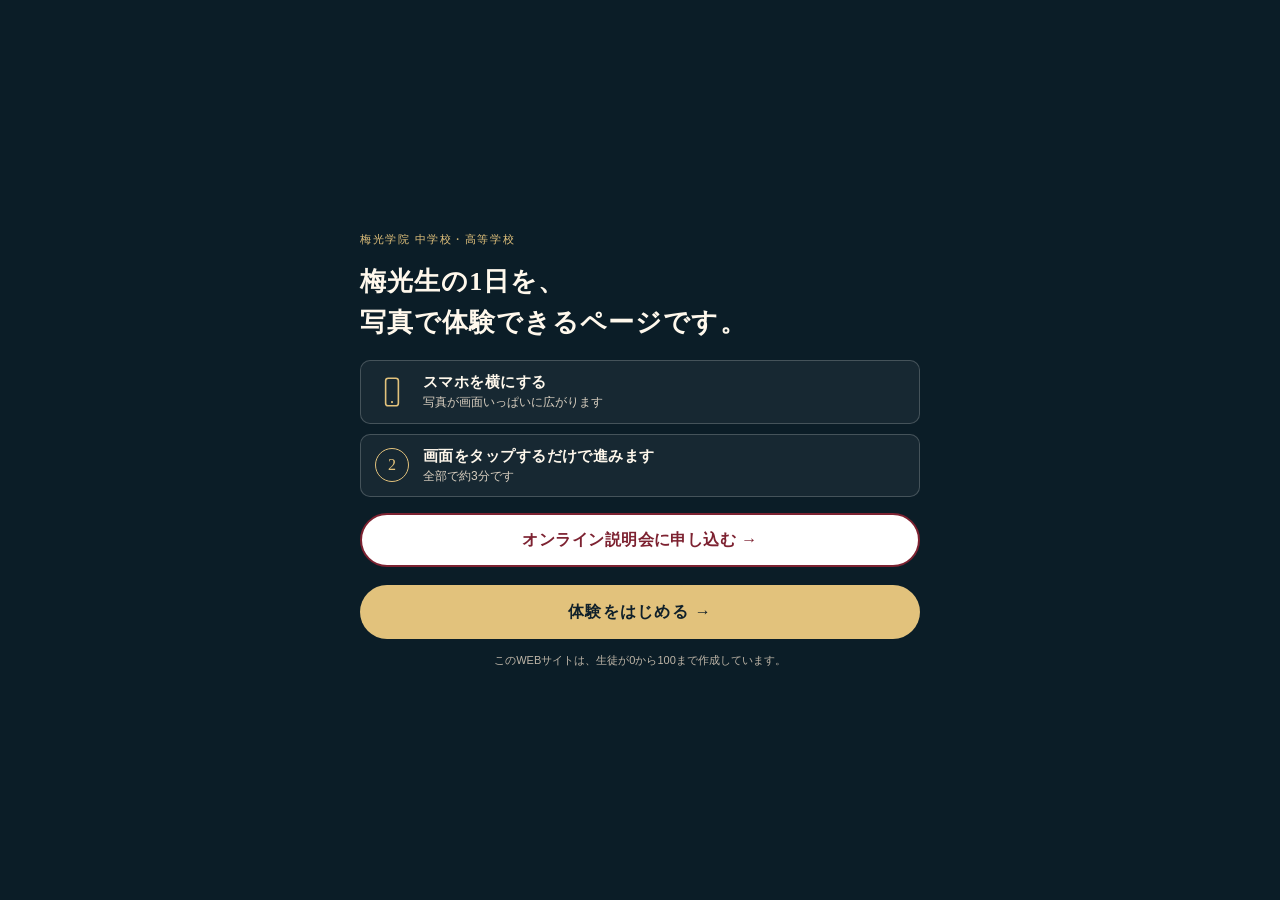
==== b/index.html @ 286391f0 "Merge published updates and refresh asset cache versions" ====
<!doctype html><html lang="ja"><head><meta charset="utf-8"><base href="../"><meta name="viewport" content="width=device-width,initial-scale=1"><meta name="robots" content="noindex,nofollow"><meta name="theme-color" content="#182823"><title>【B案】もし、梅光を選んだら。｜梅光の一日・ローカル試作</title><link rel="preload" as="image" href="assets/morning-home.webp"><link rel="preload" as="image" href="assets/sea-view.webp"><link rel="stylesheet" href="styles.css?v=1027a"><script>window.BAIKO_BGM='assets/after-opening-b.mp3'</script><script src="config.js?v=1027a" defer></script><script src="app.js?v=1027a" defer></script><link rel="stylesheet" href="opening-b.css?v=1017e"><script src="opening-b.js?v=1027a" defer></script></head><body><div id="guide" role="dialog" aria-modal="true" aria-labelledby="guide-title"><div class="gd-card"><p class="gd-school">梅光学院 中学校・高等学校</p><h2 id="guide-title">梅光生の1日を、<br>写真で体験できるページです。</h2><ol class="gd-steps"><li><svg class="gd-phone" viewBox="0 0 64 64" aria-hidden="true"><rect x="20" y="6" width="24" height="52" rx="5" fill="none" stroke="currentColor" stroke-width="3"/><circle cx="32" cy="51" r="2" fill="currentColor"/></svg><span><b>スマホを横にする</b><small>写真が画面いっぱいに広がります</small></span></li><li><span class="gd-num" aria-hidden="true">2</span><span><b>画面をタップするだけで進みます</b><small>全部で約3分です</small></span></li></ol><button type="button" id="guide-online">オンライン説明会に申し込む <span aria-hidden="true">→</span></button><button type="button" id="guide-start">体験をはじめる <span aria-hidden="true">→</span></button><button type="button" id="guide-portrait">横にせず、縦のままはじめる</button><p class="gd-made">このWEBサイトは、生徒が0から100まで作成しています。</p></div></div><script>(function(){var g=document.getElementById('guide');try{if(sessionStorage.getItem('baiko-guide-ok'))g.hidden=true;}catch(e){}function close(){g.hidden=true;try{sessionStorage.setItem('baiko-guide-ok','1');}catch(e){}}document.getElementById('guide-online').addEventListener('click',function(){close();document.getElementById('online-shortcut').click();});document.getElementById('guide-start').addEventListener('click',close);document.getElementById('guide-portrait').addEventListener('click',close);})();</script><section id="opening" class="ob" role="region" aria-label="スクロールで進むオープニング" tabindex="-1" hidden>
<div class="ob-sticky">
<div class="ob-world" aria-hidden="true"></div><div class="ob-rays" aria-hidden="true"></div><div class="ob-leak" aria-hidden="true"></div>
<canvas class="ob-particles" aria-hidden="true"></canvas><div class="ob-vignette" aria-hidden="true"></div><div class="ob-grain" aria-hidden="true"></div>
<div class="ob-type"></div><div class="ob-flash" aria-hidden="true"></div>
<p class="opening-credit">梅光学院<span class="opening-made">このWEBサイトは、<br>生徒が0から100まで作成しています。</span></p><div class="opening-controls"><button id="opening-sound" type="button" aria-pressed="false">音をつける</button><button id="opening-skip" type="button">スキップ ↗</button></div>
<div class="ob-clock" aria-hidden="true"><span class="ob-digital">06:30</span><span class="ob-clock-chapter">WAKE UP</span></div>
<button class="ob-hint" type="button"><span>スクロールで、一日が進む</span><small>♪ 音が出ます</small><i aria-hidden="true"></i></button>
<div class="opening-bottom" aria-hidden="true"><span>A DAY IN BAIKO</span><div class="opening-line"></div><span class="opening-time">00 / 40</span></div>
</div><div class="ob-track" aria-hidden="true"></div>
</section>
<main id="experience" aria-label="ボタンで歩く梅光の一日" style="--backdrop:url('assets/sea-view.webp');--backdrop-pos:82% 50%;--backdrop-zoom:1.5">
<div class="photographs" aria-hidden="true"><div class="photo-plane is-active" style="--focus:60% 50%;--mobile-focus:60% 50%"><img src="assets/sea-view.webp" alt=""></div><div class="photo-plane"><img alt=""></div></div><div class="photo-shade"></div><div id="look-surface" aria-hidden="true"></div><div id="scene-hotspots" aria-label="写真の中の行き先"></div><div class="place-status"><span class="live-dot"></span><span id="place-name">一日のはじまり</span><small id="place-count"></small></div><div class="explore-tools" aria-label="景色の操作"><button id="route-toggle" type="button">場所を選ぶ</button><button id="landscape-toggle" type="button" aria-pressed="false">景色だけ</button><button id="zoom-in" type="button" aria-label="景色を拡大">＋</button><button id="zoom-out" type="button" aria-label="景色を縮小">−</button><button id="view-reset" type="button" aria-label="視点を戻す">↺</button></div><p class="look-hint">ドラッグして見回す · ＋を押して移動</p>
<button type="button" id="movie-launch" class="movie-launch">▷ 青春ムービー <small>約1分半</small></button><div id="movie-controls" class="movie-controls" aria-label="青春ムービーの操作" hidden><div class="movie-controls-row"><button type="button" id="movie-previous" aria-label="前の場面">←</button><button type="button" id="movie-play">Ⅱ 一時停止</button><button type="button" id="movie-next" aria-label="次の場面">→</button><span id="movie-position">01 / 11</span><button type="button" id="movie-exit">探索に戻る ×</button></div><label class="sr-only" for="movie-seek">ムービーの場面</label><input type="range" id="movie-seek" min="0" max="10" step="1" value="0"></div><header><a class="brand" href="https://www.baiko.ac.jp/highschool/" target="_blank" rel="noopener noreferrer">梅光学院<small>中学校・高等学校 ↗</small></a><div class="settings"><button type="button" id="sound-toggle" aria-pressed="false"><span id="sound-label">音 OFF</span><small>BGM</small></button><button type="button" id="motion-toggle" aria-pressed="false" aria-label="アニメーションを控えめにする">動き <span id="motion-label">ON</span></button></div></header>
<div class="scene-caption" id="scene-panel"><p id="scene-progress" aria-live="polite"></p><p id="scene-label">YOUR FIRST DAY IN BAIKO</p><h1 id="scene-title" tabindex="-1">もし、梅光を<br>選んだら。</h1><p id="scene-note">今日は、梅光生の気分で。</p><div id="view-options" aria-label="景色の角度" role="group" hidden></div><div class="actions" id="scene-actions"><button type="button" data-next="stairs">一日をはじめる <span aria-hidden="true">→</span></button></div><p class="interaction-hint" id="interaction-hint">下のボタンを押すと進みます（約2分）。</p></div>
<footer><button type="button" id="back-button" disabled>← ひとつ戻る</button><ol class="day-track" aria-label="一日の進み具合"><li data-phase="1">朝</li><li data-phase="2">午前</li><li data-phase="3">昼</li><li data-phase="4">休み時間</li><li data-phase="5">放課後</li><li data-phase="6">帰り道</li></ol><button type="button" id="restart-button" disabled>最初から ↺</button></footer>
<button type="button" class="about-button" id="about-button" aria-label="この体験について">i</button><div id="loading-message" role="status" aria-live="polite"></div><div class="sr-only" id="scene-announcement" role="status" aria-live="polite"></div>
</main><button id="online-shortcut" type="button"><span class="cta-text">オンライン説明会に申し込む</span><span class="cta-arrow" aria-hidden="true">→</span></button><dialog id="route-dialog" aria-labelledby="route-title"><div class="route-heading"><h2 id="route-title">今日は、どこへ。</h2><button id="route-close" type="button">閉じる ×</button></div><p>一日の好きな場所へ、寄り道する。</p><div id="route-places"></div></dialog><dialog id="about-dialog" aria-labelledby="about-title"><h2 id="about-title">この体験について</h2><p>学校の日常の実写真から、入学後の生活を想像するローカル試作です。言葉は演出用で、写真に写った人の発言ではありません。</p><p>音楽はこのLP用に組んだオリジナルの合成BGMです。青春ムービーは実写真をつないだフォトムービーです。写真は学校生活の実写真で、景色の操作は写真の拡大・移動による表現です。説明会の日時・申込方法は確定後に掲載します。</p><p>このWEBサイトは、生徒が0から100まで作成しています。</p><button type="button" id="about-close">体験に戻る ×</button></dialog><div class="toast" id="status-message" role="status" aria-live="polite"></div><noscript><p class="no-script">ボタンで一日を体験するにはJavaScriptを有効にしてください。<a href="https://www.baiko.ac.jp/highschool/">学校サイトを見る ↗</a></p></noscript></body></html>
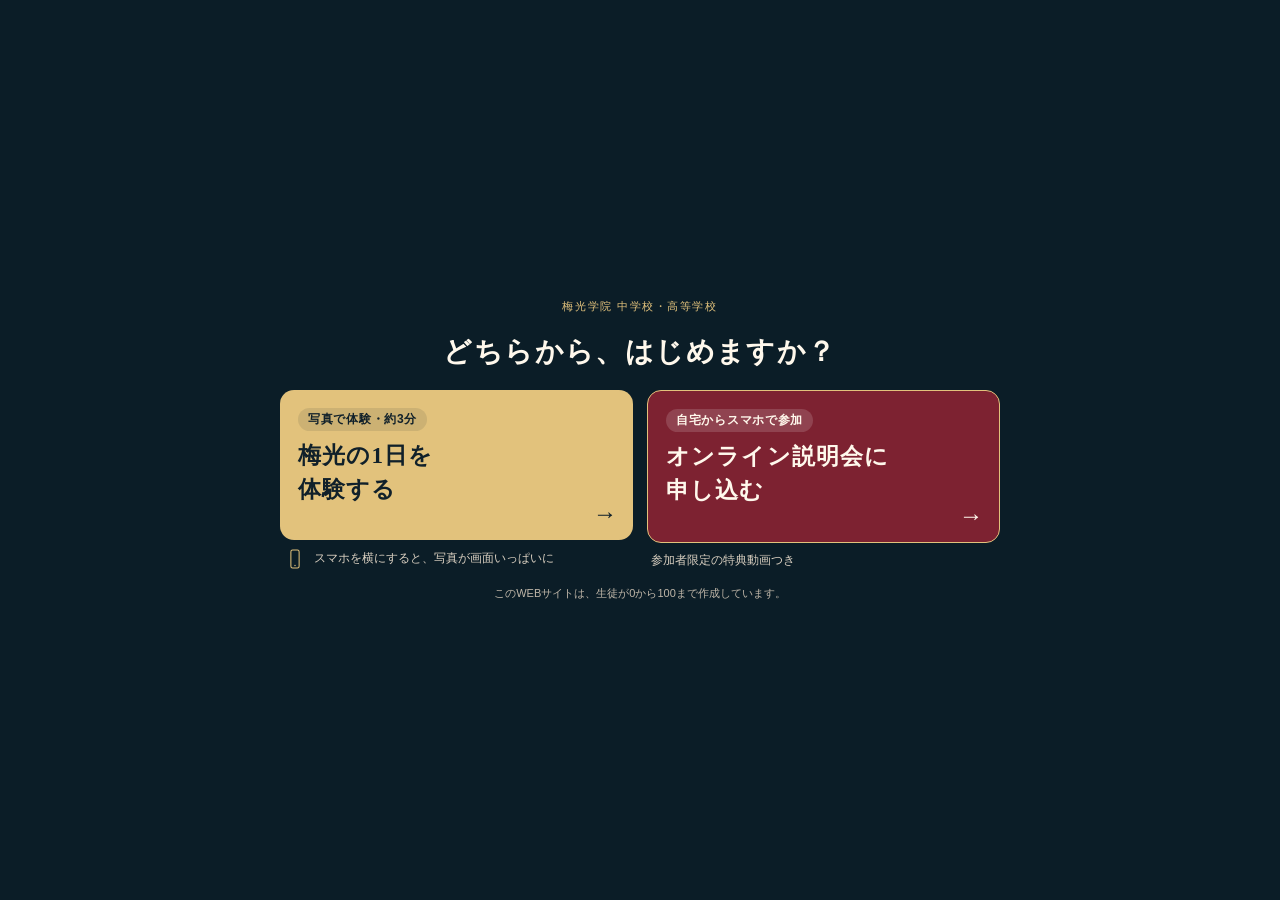
==== commit 67d4e003: "Make the first screen an equal two-way choice: walk the day or register for the online session Co-Au" ====
--- a/b/index.html
+++ b/b/index.html
@@ -1,4 +1,4 @@
-<!doctype html><html lang="ja"><head><meta charset="utf-8"><base href="../"><meta name="viewport" content="width=device-width,initial-scale=1"><meta name="robots" content="noindex,nofollow"><meta name="theme-color" content="#182823"><title>【B案】もし、梅光を選んだら。｜梅光の一日・ローカル試作</title><link rel="preload" as="image" href="assets/morning-home.webp"><link rel="preload" as="image" href="assets/sea-view.webp"><link rel="stylesheet" href="styles.css?v=1027a"><script>window.BAIKO_BGM='assets/after-opening-b.mp3'</script><script src="config.js?v=1027a" defer></script><script src="app.js?v=1027a" defer></script><link rel="stylesheet" href="opening-b.css?v=1017e"><script src="opening-b.js?v=1027a" defer></script></head><body><div id="guide" role="dialog" aria-modal="true" aria-labelledby="guide-title"><div class="gd-card"><p class="gd-school">梅光学院 中学校・高等学校</p><h2 id="guide-title">梅光生の1日を、<br>写真で体験できるページです。</h2><ol class="gd-steps"><li><svg class="gd-phone" viewBox="0 0 64 64" aria-hidden="true"><rect x="20" y="6" width="24" height="52" rx="5" fill="none" stroke="currentColor" stroke-width="3"/><circle cx="32" cy="51" r="2" fill="currentColor"/></svg><span><b>スマホを横にする</b><small>写真が画面いっぱいに広がります</small></span></li><li><span class="gd-num" aria-hidden="true">2</span><span><b>画面をタップするだけで進みます</b><small>全部で約3分です</small></span></li></ol><button type="button" id="guide-online">オンライン説明会に申し込む <span aria-hidden="true">→</span></button><button type="button" id="guide-start">体験をはじめる <span aria-hidden="true">→</span></button><button type="button" id="guide-portrait">横にせず、縦のままはじめる</button><p class="gd-made">このWEBサイトは、生徒が0から100まで作成しています。</p></div></div><script>(function(){var g=document.getElementById('guide');try{if(sessionStorage.getItem('baiko-guide-ok'))g.hidden=true;}catch(e){}function close(){g.hidden=true;try{sessionStorage.setItem('baiko-guide-ok','1');}catch(e){}}document.getElementById('guide-online').addEventListener('click',function(){close();document.getElementById('online-shortcut').click();});document.getElementById('guide-start').addEventListener('click',close);document.getElementById('guide-portrait').addEventListener('click',close);})();</script><section id="opening" class="ob" role="region" aria-label="スクロールで進むオープニング" tabindex="-1" hidden>
+<!doctype html><html lang="ja"><head><meta charset="utf-8"><base href="../"><meta name="viewport" content="width=device-width,initial-scale=1"><meta name="robots" content="noindex,nofollow"><meta name="theme-color" content="#182823"><title>【B案】もし、梅光を選んだら。｜梅光の一日・ローカル試作</title><link rel="preload" as="image" href="assets/morning-home.webp"><link rel="preload" as="image" href="assets/sea-view.webp"><link rel="stylesheet" href="styles.css?v=1027c"><script>window.BAIKO_BGM='assets/after-opening-b.mp3'</script><script src="config.js?v=1027b" defer></script><script src="app.js?v=1027a" defer></script><link rel="stylesheet" href="opening-b.css?v=1017e"><script src="opening-b.js?v=1027a" defer></script></head><body><div id="guide" role="dialog" aria-modal="true" aria-labelledby="guide-title"><div class="gd-card"><p class="gd-school">梅光学院 中学校・高等学校</p><h2 id="guide-title">どちらから、<br class="gd-br">はじめますか？</h2><div class="gd-choices"><div class="gd-choice gd-choice-day"><button type="button" id="guide-start"><span class="gd-tag">写真で体験・約3分</span><b>梅光の1日を<br>体験する</b><span class="gd-go" aria-hidden="true">→</span></button><p class="gd-tip"><svg class="gd-phone" viewBox="0 0 64 64" aria-hidden="true"><rect x="20" y="6" width="24" height="52" rx="5" fill="none" stroke="currentColor" stroke-width="3"/><circle cx="32" cy="51" r="2" fill="currentColor"/></svg>スマホを横にすると、写真が画面いっぱいに</p><button type="button" id="guide-portrait">縦のままはじめる</button></div><div class="gd-choice gd-choice-online"><button type="button" id="guide-online"><span class="gd-tag">自宅からスマホで参加</span><b>オンライン説明会に<br>申し込む</b><span class="gd-go" aria-hidden="true">→</span></button><p class="gd-tip">参加者限定の特典動画つき</p></div></div><p class="gd-made">このWEBサイトは、生徒が0から100まで作成しています。</p></div></div><script>(function(){var g=document.getElementById('guide');try{if(sessionStorage.getItem('baiko-guide-ok'))g.hidden=true;}catch(e){}function close(){g.hidden=true;try{sessionStorage.setItem('baiko-guide-ok','1');}catch(e){}}document.getElementById('guide-online').addEventListener('click',function(){close();document.getElementById('online-shortcut').click();});document.getElementById('guide-start').addEventListener('click',close);document.getElementById('guide-portrait').addEventListener('click',close);})();</script><section id="opening" class="ob" role="region" aria-label="スクロールで進むオープニング" tabindex="-1" hidden>
 <div class="ob-sticky">
 <div class="ob-world" aria-hidden="true"></div><div class="ob-rays" aria-hidden="true"></div><div class="ob-leak" aria-hidden="true"></div>
 <canvas class="ob-particles" aria-hidden="true"></canvas><div class="ob-vignette" aria-hidden="true"></div><div class="ob-grain" aria-hidden="true"></div>
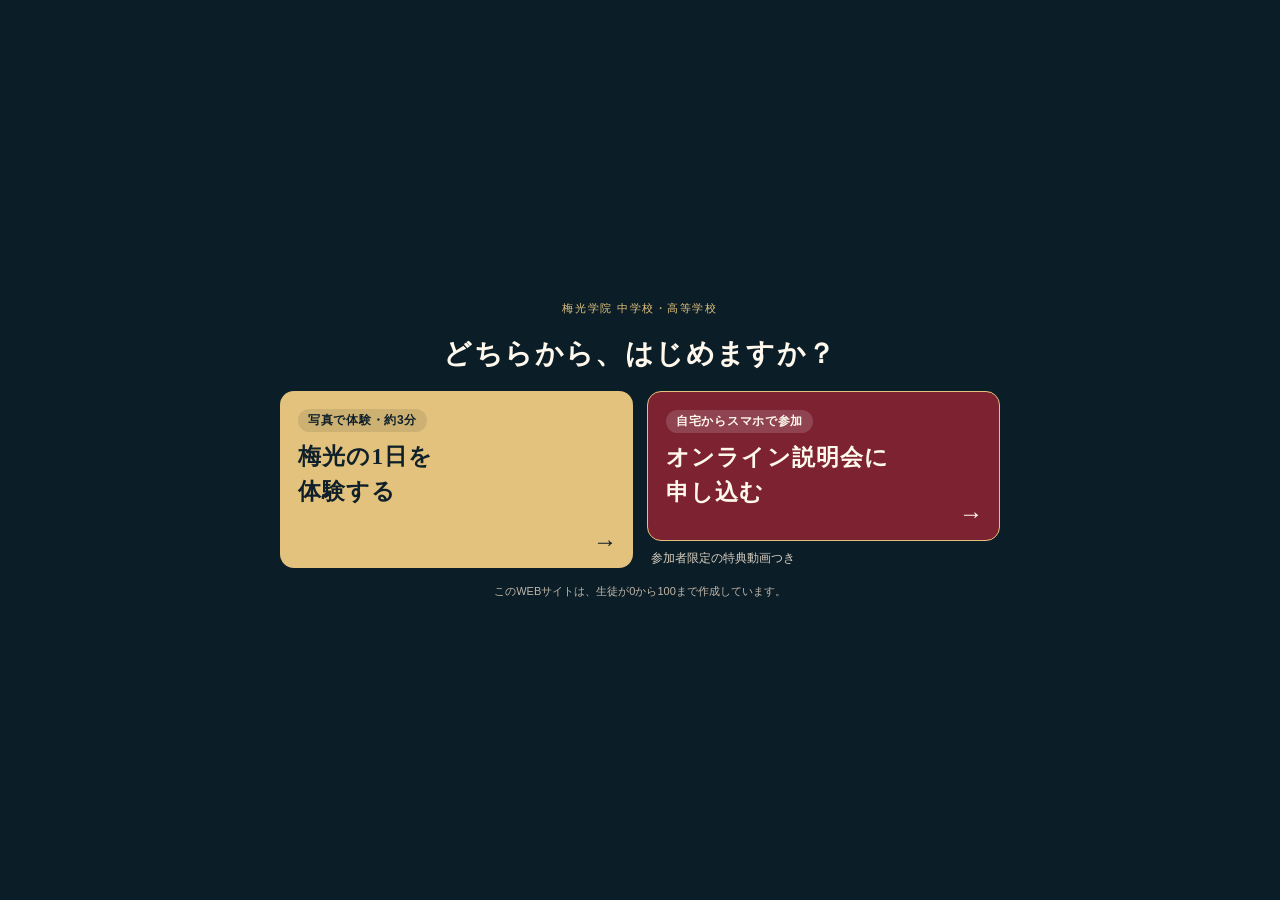
==== commit 7cdeb2ac: "Add how-to step after choosing the day experience: turn the phone sideways, then three controls Co-A" ====
--- a/b/index.html
+++ b/b/index.html
@@ -1,4 +1,4 @@
-<!doctype html><html lang="ja"><head><meta charset="utf-8"><base href="../"><meta name="viewport" content="width=device-width,initial-scale=1"><meta name="robots" content="noindex,nofollow"><meta name="theme-color" content="#182823"><title>【B案】もし、梅光を選んだら。｜梅光の一日・ローカル試作</title><link rel="preload" as="image" href="assets/morning-home.webp"><link rel="preload" as="image" href="assets/sea-view.webp"><link rel="stylesheet" href="styles.css?v=1027c"><script>window.BAIKO_BGM='assets/after-opening-b.mp3'</script><script src="config.js?v=1027b" defer></script><script src="app.js?v=1027a" defer></script><link rel="stylesheet" href="opening-b.css?v=1017e"><script src="opening-b.js?v=1027a" defer></script></head><body><div id="guide" role="dialog" aria-modal="true" aria-labelledby="guide-title"><div class="gd-card"><p class="gd-school">梅光学院 中学校・高等学校</p><h2 id="guide-title">どちらから、<br class="gd-br">はじめますか？</h2><div class="gd-choices"><div class="gd-choice gd-choice-day"><button type="button" id="guide-start"><span class="gd-tag">写真で体験・約3分</span><b>梅光の1日を<br>体験する</b><span class="gd-go" aria-hidden="true">→</span></button><p class="gd-tip"><svg class="gd-phone" viewBox="0 0 64 64" aria-hidden="true"><rect x="20" y="6" width="24" height="52" rx="5" fill="none" stroke="currentColor" stroke-width="3"/><circle cx="32" cy="51" r="2" fill="currentColor"/></svg>スマホを横にすると、写真が画面いっぱいに</p><button type="button" id="guide-portrait">縦のままはじめる</button></div><div class="gd-choice gd-choice-online"><button type="button" id="guide-online"><span class="gd-tag">自宅からスマホで参加</span><b>オンライン説明会に<br>申し込む</b><span class="gd-go" aria-hidden="true">→</span></button><p class="gd-tip">参加者限定の特典動画つき</p></div></div><p class="gd-made">このWEBサイトは、生徒が0から100まで作成しています。</p></div></div><script>(function(){var g=document.getElementById('guide');try{if(sessionStorage.getItem('baiko-guide-ok'))g.hidden=true;}catch(e){}function close(){g.hidden=true;try{sessionStorage.setItem('baiko-guide-ok','1');}catch(e){}}document.getElementById('guide-online').addEventListener('click',function(){close();document.getElementById('online-shortcut').click();});document.getElementById('guide-start').addEventListener('click',close);document.getElementById('guide-portrait').addEventListener('click',close);})();</script><section id="opening" class="ob" role="region" aria-label="スクロールで進むオープニング" tabindex="-1" hidden>
+<!doctype html><html lang="ja"><head><meta charset="utf-8"><base href="../"><meta name="viewport" content="width=device-width,initial-scale=1"><meta name="robots" content="noindex,nofollow"><meta name="theme-color" content="#182823"><title>【B案】もし、梅光を選んだら。｜梅光の一日・ローカル試作</title><link rel="preload" as="image" href="assets/morning-home.webp"><link rel="preload" as="image" href="assets/sea-view.webp"><link rel="stylesheet" href="styles.css?v=1027c"><link rel="stylesheet" href="howto.css?v=1027e"><script>window.BAIKO_BGM='assets/after-opening-b.mp3'</script><script src="config.js?v=1027b" defer></script><script src="app.js?v=1027a" defer></script><link rel="stylesheet" href="opening-b.css?v=1017e"><script src="opening-b.js?v=1027a" defer></script></head><body><div id="guide" role="dialog" aria-modal="true" aria-labelledby="guide-title"><div class="gd-card"><p class="gd-school">梅光学院 中学校・高等学校</p><h2 id="guide-title">どちらから、<br class="gd-br">はじめますか？</h2><div class="gd-choices"><div class="gd-choice gd-choice-day"><button type="button" id="guide-start"><span class="gd-tag">写真で体験・約3分</span><b>梅光の1日を<br>体験する</b><span class="gd-go" aria-hidden="true">→</span></button></div><div class="gd-choice gd-choice-online"><button type="button" id="guide-online"><span class="gd-tag">自宅からスマホで参加</span><b>オンライン説明会に<br>申し込む</b><span class="gd-go" aria-hidden="true">→</span></button><p class="gd-tip">参加者限定の特典動画つき</p></div></div><div class="gd-howto"><h2 class="gd-howto-title">はじめる前に</h2><div class="gd-rot"><div class="gd-rot-p"><svg class="gd-phone" viewBox="0 0 64 64" aria-hidden="true"><rect x="20" y="6" width="24" height="52" rx="5" fill="none" stroke="currentColor" stroke-width="3"/><circle cx="32" cy="51" r="2" fill="currentColor"/></svg><span><b>まず、スマホを横にしてください</b><small>写真が画面いっぱいに広がります</small></span></div><div class="gd-rot-l"><span class="gd-check" aria-hidden="true">✓</span><span><b>横向きになりました</b><small>この向きのまま進めます</small></span></div></div><ol class="gd-ops"><li><span class="gd-num" aria-hidden="true">1</span><span><b>画面を上にスワイプ</b><small>朝から夕方まで、一日が進みます（PCはホイール）</small></span></li><li><span class="gd-num" aria-hidden="true">2</span><span><b>最後は、ボタンで好きな場所へ</b><small>写真はドラッグで見回せます</small></span></li><li><span class="gd-num" aria-hidden="true">3</span><span><b>音楽が流れます</b><small>消したいときは「音」ボタンで</small></span></li></ol><button type="button" id="guide-go">はじめる <span aria-hidden="true">→</span></button><button type="button" id="guide-portrait">縦のままはじめる</button></div><p class="gd-made">このWEBサイトは、生徒が0から100まで作成しています。</p></div></div><script>(function(){var g=document.getElementById('guide');try{if(sessionStorage.getItem('baiko-guide-ok'))g.hidden=true;}catch(e){}function close(){g.hidden=true;try{sessionStorage.setItem('baiko-guide-ok','1');}catch(e){}}document.getElementById('guide-online').addEventListener('click',function(){close();document.getElementById('online-shortcut').click();});document.getElementById('guide-start').addEventListener('click',function(){g.classList.add('is-howto');g.scrollTop=0;document.getElementById('guide-go').focus();});document.getElementById('guide-go').addEventListener('click',close);document.getElementById('guide-portrait').addEventListener('click',close);})();</script><section id="opening" class="ob" role="region" aria-label="スクロールで進むオープニング" tabindex="-1" hidden>
 <div class="ob-sticky">
 <div class="ob-world" aria-hidden="true"></div><div class="ob-rays" aria-hidden="true"></div><div class="ob-leak" aria-hidden="true"></div>
 <canvas class="ob-particles" aria-hidden="true"></canvas><div class="ob-vignette" aria-hidden="true"></div><div class="ob-grain" aria-hidden="true"></div>
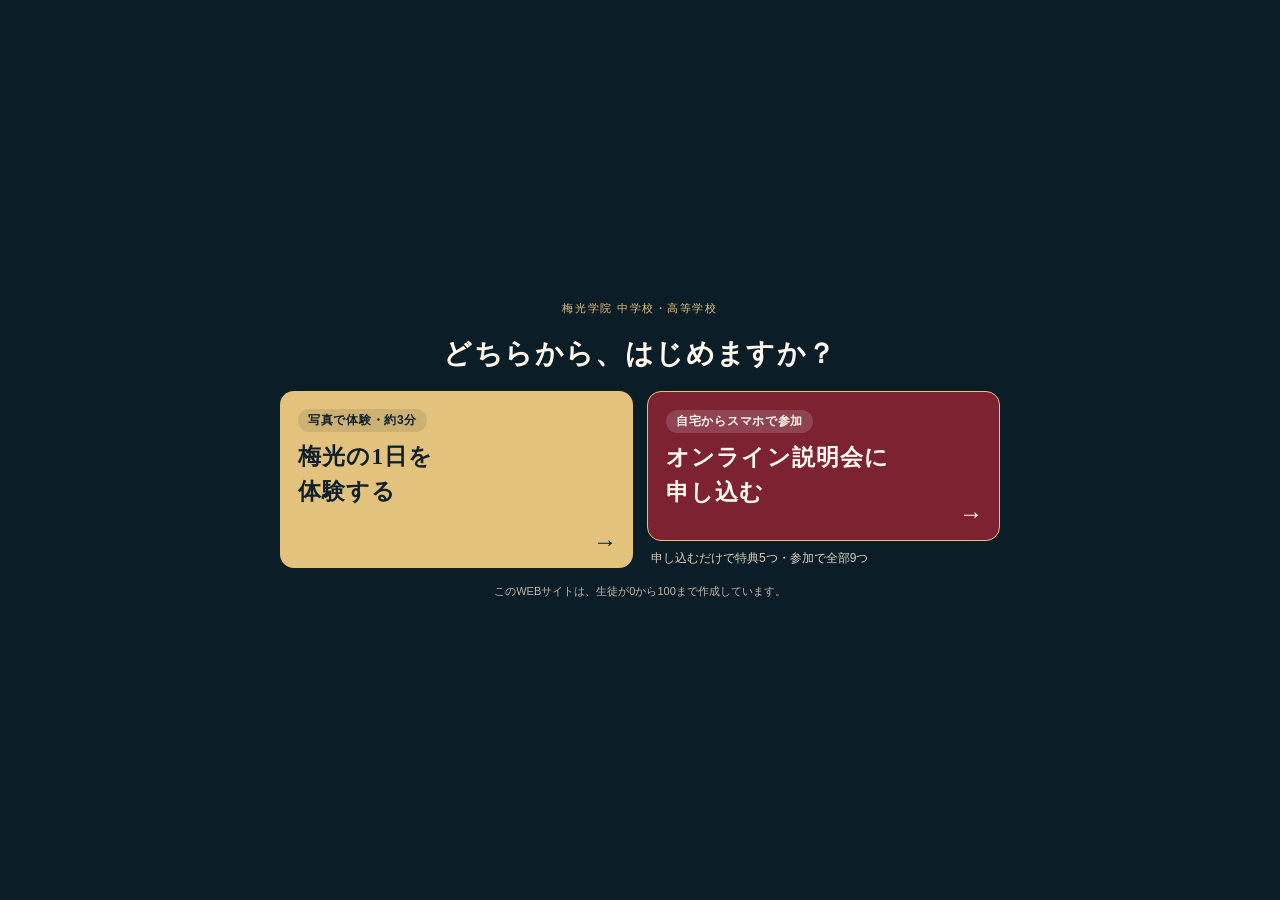
==== commit 058a6649: "Update the entry-card perk line and bump asset versions The line under the online-session card now m" ====
--- a/b/index.html
+++ b/b/index.html
@@ -1,4 +1,4 @@
-<!doctype html><html lang="ja"><head><meta charset="utf-8"><base href="../"><meta name="viewport" content="width=device-width,initial-scale=1"><meta name="robots" content="noindex,nofollow"><meta name="theme-color" content="#182823"><title>【B案】もし、梅光を選んだら。｜梅光の一日・ローカル試作</title><link rel="preload" as="image" href="assets/morning-home.webp"><link rel="preload" as="image" href="assets/sea-view.webp"><link rel="stylesheet" href="styles.css?v=1027c"><link rel="stylesheet" href="howto.css?v=1027e"><script>window.BAIKO_BGM='assets/after-opening-b.mp3'</script><script src="config.js?v=1027b" defer></script><script src="app.js?v=1027a" defer></script><link rel="stylesheet" href="opening-b.css?v=1017e"><script src="opening-b.js?v=1027a" defer></script></head><body><div id="guide" role="dialog" aria-modal="true" aria-labelledby="guide-title"><div class="gd-card"><p class="gd-school">梅光学院 中学校・高等学校</p><h2 id="guide-title">どちらから、<br class="gd-br">はじめますか？</h2><div class="gd-choices"><div class="gd-choice gd-choice-day"><button type="button" id="guide-start"><span class="gd-tag">写真で体験・約3分</span><b>梅光の1日を<br>体験する</b><span class="gd-go" aria-hidden="true">→</span></button></div><div class="gd-choice gd-choice-online"><button type="button" id="guide-online"><span class="gd-tag">自宅からスマホで参加</span><b>オンライン説明会に<br>申し込む</b><span class="gd-go" aria-hidden="true">→</span></button><p class="gd-tip">参加者限定の特典動画つき</p></div></div><div class="gd-howto"><h2 class="gd-howto-title">はじめる前に</h2><div class="gd-rot"><div class="gd-rot-p"><svg class="gd-phone" viewBox="0 0 64 64" aria-hidden="true"><rect x="20" y="6" width="24" height="52" rx="5" fill="none" stroke="currentColor" stroke-width="3"/><circle cx="32" cy="51" r="2" fill="currentColor"/></svg><span><b>まず、スマホを横にしてください</b><small>写真が画面いっぱいに広がります</small></span></div><div class="gd-rot-l"><span class="gd-check" aria-hidden="true">✓</span><span><b>横向きになりました</b><small>この向きのまま進めます</small></span></div></div><ol class="gd-ops"><li><span class="gd-num" aria-hidden="true">1</span><span><b>画面を上にスワイプ</b><small>朝から夕方まで、一日が進みます（PCはホイール）</small></span></li><li><span class="gd-num" aria-hidden="true">2</span><span><b>最後は、ボタンで好きな場所へ</b><small>写真はドラッグで見回せます</small></span></li><li><span class="gd-num" aria-hidden="true">3</span><span><b>音楽が流れます</b><small>消したいときは「音」ボタンで</small></span></li></ol><button type="button" id="guide-go">はじめる <span aria-hidden="true">→</span></button><button type="button" id="guide-portrait">縦のままはじめる</button></div><p class="gd-made">このWEBサイトは、生徒が0から100まで作成しています。</p></div></div><script>(function(){var g=document.getElementById('guide');try{if(sessionStorage.getItem('baiko-guide-ok'))g.hidden=true;}catch(e){}function close(){g.hidden=true;try{sessionStorage.setItem('baiko-guide-ok','1');}catch(e){}}document.getElementById('guide-online').addEventListener('click',function(){close();document.getElementById('online-shortcut').click();});document.getElementById('guide-start').addEventListener('click',function(){g.classList.add('is-howto');g.scrollTop=0;document.getElementById('guide-go').focus();});document.getElementById('guide-go').addEventListener('click',close);document.getElementById('guide-portrait').addEventListener('click',close);})();</script><section id="opening" class="ob" role="region" aria-label="スクロールで進むオープニング" tabindex="-1" hidden>
+<!doctype html><html lang="ja"><head><meta charset="utf-8"><base href="../"><meta name="viewport" content="width=device-width,initial-scale=1"><meta name="robots" content="noindex,nofollow"><meta name="theme-color" content="#182823"><title>【B案】もし、梅光を選んだら。｜梅光の一日・ローカル試作</title><link rel="preload" as="image" href="assets/morning-home.webp"><link rel="preload" as="image" href="assets/sea-view.webp"><link rel="stylesheet" href="styles.css?v=1027f"><link rel="stylesheet" href="howto.css?v=1027e"><script>window.BAIKO_BGM='assets/after-opening-b.mp3'</script><script src="config.js?v=1027f" defer></script><script src="app.js?v=1027f" defer></script><link rel="stylesheet" href="opening-b.css?v=1017e"><script src="opening-b.js?v=1027a" defer></script></head><body><div id="guide" role="dialog" aria-modal="true" aria-labelledby="guide-title"><div class="gd-card"><p class="gd-school">梅光学院 中学校・高等学校</p><h2 id="guide-title">どちらから、<br class="gd-br">はじめますか？</h2><div class="gd-choices"><div class="gd-choice gd-choice-day"><button type="button" id="guide-start"><span class="gd-tag">写真で体験・約3分</span><b>梅光の1日を<br>体験する</b><span class="gd-go" aria-hidden="true">→</span></button></div><div class="gd-choice gd-choice-online"><button type="button" id="guide-online"><span class="gd-tag">自宅からスマホで参加</span><b>オンライン説明会に<br>申し込む</b><span class="gd-go" aria-hidden="true">→</span></button><p class="gd-tip">申し込むだけで特典5つ・参加で全部9つ</p></div></div><div class="gd-howto"><h2 class="gd-howto-title">はじめる前に</h2><div class="gd-rot"><div class="gd-rot-p"><svg class="gd-phone" viewBox="0 0 64 64" aria-hidden="true"><rect x="20" y="6" width="24" height="52" rx="5" fill="none" stroke="currentColor" stroke-width="3"/><circle cx="32" cy="51" r="2" fill="currentColor"/></svg><span><b>まず、スマホを横にしてください</b><small>写真が画面いっぱいに広がります</small></span></div><div class="gd-rot-l"><span class="gd-check" aria-hidden="true">✓</span><span><b>横向きになりました</b><small>この向きのまま進めます</small></span></div></div><ol class="gd-ops"><li><span class="gd-num" aria-hidden="true">1</span><span><b>画面を上にスワイプ</b><small>朝から夕方まで、一日が進みます（PCはホイール）</small></span></li><li><span class="gd-num" aria-hidden="true">2</span><span><b>最後は、ボタンで好きな場所へ</b><small>写真はドラッグで見回せます</small></span></li><li><span class="gd-num" aria-hidden="true">3</span><span><b>音楽が流れます</b><small>消したいときは「音」ボタンで</small></span></li></ol><button type="button" id="guide-go">はじめる <span aria-hidden="true">→</span></button><button type="button" id="guide-portrait">縦のままはじめる</button></div><p class="gd-made">このWEBサイトは、生徒が0から100まで作成しています。</p></div></div><script>(function(){var g=document.getElementById('guide');try{if(sessionStorage.getItem('baiko-guide-ok'))g.hidden=true;}catch(e){}function close(){g.hidden=true;try{sessionStorage.setItem('baiko-guide-ok','1');}catch(e){}}document.getElementById('guide-online').addEventListener('click',function(){close();document.getElementById('online-shortcut').click();});document.getElementById('guide-start').addEventListener('click',function(){g.classList.add('is-howto');g.scrollTop=0;document.getElementById('guide-go').focus();});document.getElementById('guide-go').addEventListener('click',close);document.getElementById('guide-portrait').addEventListener('click',close);})();</script><section id="opening" class="ob" role="region" aria-label="スクロールで進むオープニング" tabindex="-1" hidden>
 <div class="ob-sticky">
 <div class="ob-world" aria-hidden="true"></div><div class="ob-rays" aria-hidden="true"></div><div class="ob-leak" aria-hidden="true"></div>
 <canvas class="ob-particles" aria-hidden="true"></canvas><div class="ob-vignette" aria-hidden="true"></div><div class="ob-grain" aria-hidden="true"></div>
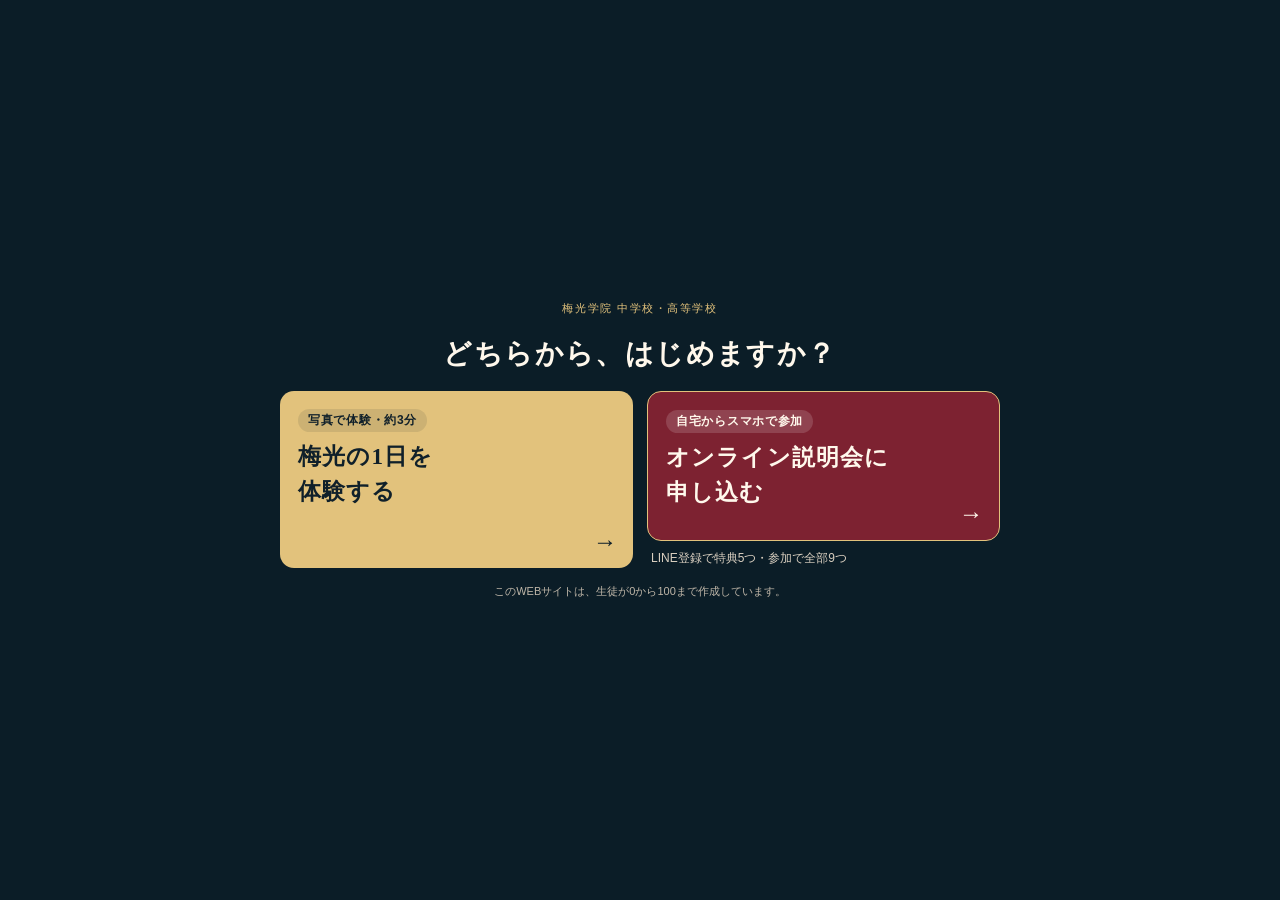
==== commit b1cb8caf: "Fix perk wording to match the LINE step delivery and show the 20:00 start time Perks are delivered o" ====
--- a/b/index.html
+++ b/b/index.html
@@ -1,4 +1,4 @@
-<!doctype html><html lang="ja"><head><meta charset="utf-8"><base href="../"><meta name="viewport" content="width=device-width,initial-scale=1"><meta name="robots" content="noindex,nofollow"><meta name="theme-color" content="#182823"><title>【B案】もし、梅光を選んだら。｜梅光の一日・ローカル試作</title><link rel="preload" as="image" href="assets/morning-home.webp"><link rel="preload" as="image" href="assets/sea-view.webp"><link rel="stylesheet" href="styles.css?v=1027f"><link rel="stylesheet" href="howto.css?v=1027e"><script>window.BAIKO_BGM='assets/after-opening-b.mp3'</script><script src="config.js?v=1027f" defer></script><script src="app.js?v=1027f" defer></script><link rel="stylesheet" href="opening-b.css?v=1017e"><script src="opening-b.js?v=1027a" defer></script></head><body><div id="guide" role="dialog" aria-modal="true" aria-labelledby="guide-title"><div class="gd-card"><p class="gd-school">梅光学院 中学校・高等学校</p><h2 id="guide-title">どちらから、<br class="gd-br">はじめますか？</h2><div class="gd-choices"><div class="gd-choice gd-choice-day"><button type="button" id="guide-start"><span class="gd-tag">写真で体験・約3分</span><b>梅光の1日を<br>体験する</b><span class="gd-go" aria-hidden="true">→</span></button></div><div class="gd-choice gd-choice-online"><button type="button" id="guide-online"><span class="gd-tag">自宅からスマホで参加</span><b>オンライン説明会に<br>申し込む</b><span class="gd-go" aria-hidden="true">→</span></button><p class="gd-tip">申し込むだけで特典5つ・参加で全部9つ</p></div></div><div class="gd-howto"><h2 class="gd-howto-title">はじめる前に</h2><div class="gd-rot"><div class="gd-rot-p"><svg class="gd-phone" viewBox="0 0 64 64" aria-hidden="true"><rect x="20" y="6" width="24" height="52" rx="5" fill="none" stroke="currentColor" stroke-width="3"/><circle cx="32" cy="51" r="2" fill="currentColor"/></svg><span><b>まず、スマホを横にしてください</b><small>写真が画面いっぱいに広がります</small></span></div><div class="gd-rot-l"><span class="gd-check" aria-hidden="true">✓</span><span><b>横向きになりました</b><small>この向きのまま進めます</small></span></div></div><ol class="gd-ops"><li><span class="gd-num" aria-hidden="true">1</span><span><b>画面を上にスワイプ</b><small>朝から夕方まで、一日が進みます（PCはホイール）</small></span></li><li><span class="gd-num" aria-hidden="true">2</span><span><b>最後は、ボタンで好きな場所へ</b><small>写真はドラッグで見回せます</small></span></li><li><span class="gd-num" aria-hidden="true">3</span><span><b>音楽が流れます</b><small>消したいときは「音」ボタンで</small></span></li></ol><button type="button" id="guide-go">はじめる <span aria-hidden="true">→</span></button><button type="button" id="guide-portrait">縦のままはじめる</button></div><p class="gd-made">このWEBサイトは、生徒が0から100まで作成しています。</p></div></div><script>(function(){var g=document.getElementById('guide');try{if(sessionStorage.getItem('baiko-guide-ok'))g.hidden=true;}catch(e){}function close(){g.hidden=true;try{sessionStorage.setItem('baiko-guide-ok','1');}catch(e){}}document.getElementById('guide-online').addEventListener('click',function(){close();document.getElementById('online-shortcut').click();});document.getElementById('guide-start').addEventListener('click',function(){g.classList.add('is-howto');g.scrollTop=0;document.getElementById('guide-go').focus();});document.getElementById('guide-go').addEventListener('click',close);document.getElementById('guide-portrait').addEventListener('click',close);})();</script><section id="opening" class="ob" role="region" aria-label="スクロールで進むオープニング" tabindex="-1" hidden>
+<!doctype html><html lang="ja"><head><meta charset="utf-8"><base href="../"><meta name="viewport" content="width=device-width,initial-scale=1"><meta name="robots" content="noindex,nofollow"><meta name="theme-color" content="#182823"><title>【B案】もし、梅光を選んだら。｜梅光の一日・ローカル試作</title><link rel="preload" as="image" href="assets/morning-home.webp"><link rel="preload" as="image" href="assets/sea-view.webp"><link rel="stylesheet" href="styles.css?v=1027g"><link rel="stylesheet" href="howto.css?v=1027e"><script>window.BAIKO_BGM='assets/after-opening-b.mp3'</script><script src="config.js?v=1027g" defer></script><script src="app.js?v=1027g" defer></script><link rel="stylesheet" href="opening-b.css?v=1017e"><script src="opening-b.js?v=1027a" defer></script></head><body><div id="guide" role="dialog" aria-modal="true" aria-labelledby="guide-title"><div class="gd-card"><p class="gd-school">梅光学院 中学校・高等学校</p><h2 id="guide-title">どちらから、<br class="gd-br">はじめますか？</h2><div class="gd-choices"><div class="gd-choice gd-choice-day"><button type="button" id="guide-start"><span class="gd-tag">写真で体験・約3分</span><b>梅光の1日を<br>体験する</b><span class="gd-go" aria-hidden="true">→</span></button></div><div class="gd-choice gd-choice-online"><button type="button" id="guide-online"><span class="gd-tag">自宅からスマホで参加</span><b>オンライン説明会に<br>申し込む</b><span class="gd-go" aria-hidden="true">→</span></button><p class="gd-tip">LINE登録で特典5つ・参加で全部9つ</p></div></div><div class="gd-howto"><h2 class="gd-howto-title">はじめる前に</h2><div class="gd-rot"><div class="gd-rot-p"><svg class="gd-phone" viewBox="0 0 64 64" aria-hidden="true"><rect x="20" y="6" width="24" height="52" rx="5" fill="none" stroke="currentColor" stroke-width="3"/><circle cx="32" cy="51" r="2" fill="currentColor"/></svg><span><b>まず、スマホを横にしてください</b><small>写真が画面いっぱいに広がります</small></span></div><div class="gd-rot-l"><span class="gd-check" aria-hidden="true">✓</span><span><b>横向きになりました</b><small>この向きのまま進めます</small></span></div></div><ol class="gd-ops"><li><span class="gd-num" aria-hidden="true">1</span><span><b>画面を上にスワイプ</b><small>朝から夕方まで、一日が進みます（PCはホイール）</small></span></li><li><span class="gd-num" aria-hidden="true">2</span><span><b>最後は、ボタンで好きな場所へ</b><small>写真はドラッグで見回せます</small></span></li><li><span class="gd-num" aria-hidden="true">3</span><span><b>音楽が流れます</b><small>消したいときは「音」ボタンで</small></span></li></ol><button type="button" id="guide-go">はじめる <span aria-hidden="true">→</span></button><button type="button" id="guide-portrait">縦のままはじめる</button></div><p class="gd-made">このWEBサイトは、生徒が0から100まで作成しています。</p></div></div><script>(function(){var g=document.getElementById('guide');try{if(sessionStorage.getItem('baiko-guide-ok'))g.hidden=true;}catch(e){}function close(){g.hidden=true;try{sessionStorage.setItem('baiko-guide-ok','1');}catch(e){}}document.getElementById('guide-online').addEventListener('click',function(){close();document.getElementById('online-shortcut').click();});document.getElementById('guide-start').addEventListener('click',function(){g.classList.add('is-howto');g.scrollTop=0;document.getElementById('guide-go').focus();});document.getElementById('guide-go').addEventListener('click',close);document.getElementById('guide-portrait').addEventListener('click',close);})();</script><section id="opening" class="ob" role="region" aria-label="スクロールで進むオープニング" tabindex="-1" hidden>
 <div class="ob-sticky">
 <div class="ob-world" aria-hidden="true"></div><div class="ob-rays" aria-hidden="true"></div><div class="ob-leak" aria-hidden="true"></div>
 <canvas class="ob-particles" aria-hidden="true"></canvas><div class="ob-vignette" aria-hidden="true"></div><div class="ob-grain" aria-hidden="true"></div>
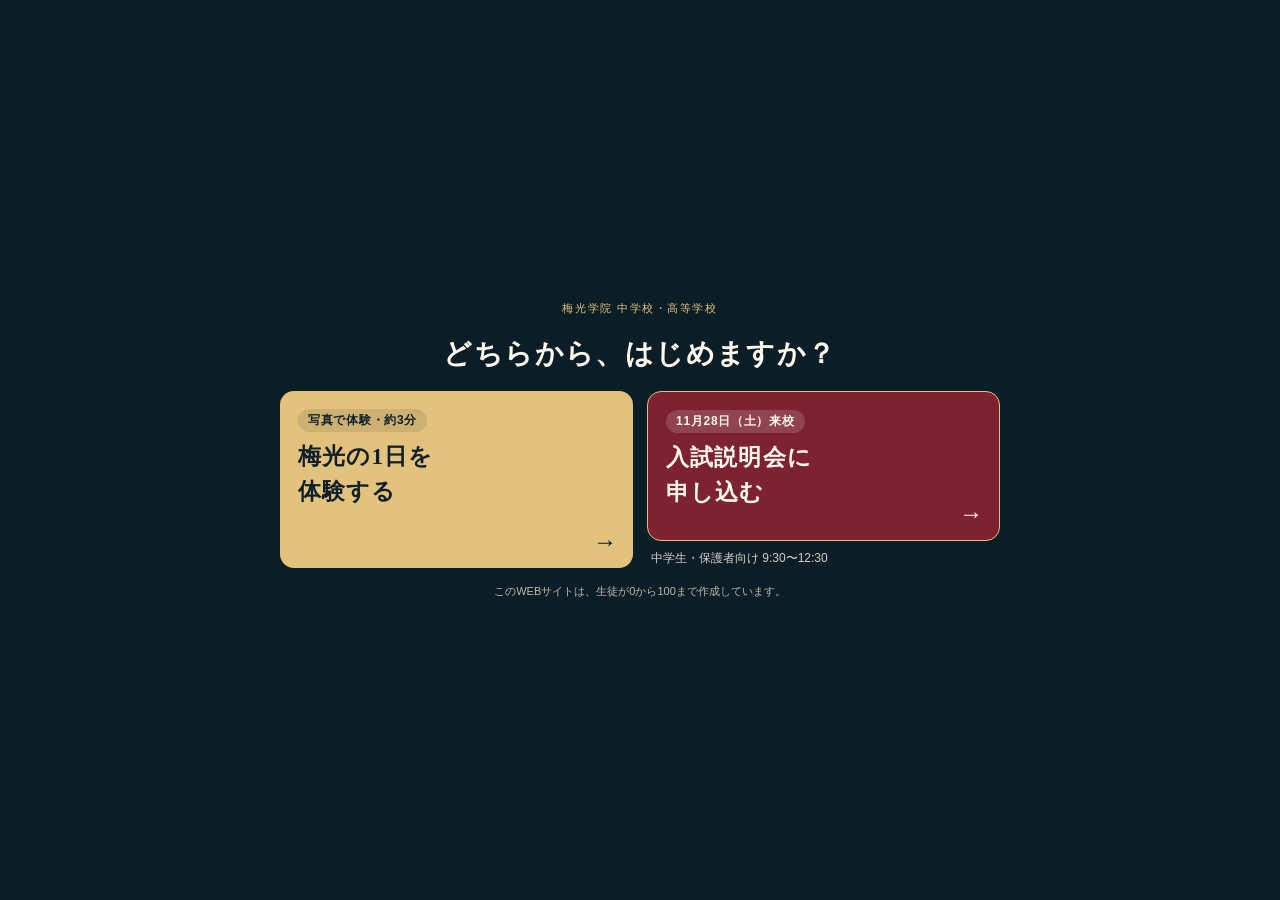
==== commit 5e22a392: "Switch the apply route from the online session to the 11/28 entrance-exam briefing All apply buttons" ====
--- a/b/index.html
+++ b/b/index.html
@@ -1,4 +1,4 @@
-<!doctype html><html lang="ja"><head><meta charset="utf-8"><base href="../"><meta name="viewport" content="width=device-width,initial-scale=1"><meta name="robots" content="noindex,nofollow"><meta name="theme-color" content="#182823"><title>【B案】もし、梅光を選んだら。｜梅光の一日・ローカル試作</title><link rel="preload" as="image" href="assets/morning-home.webp"><link rel="preload" as="image" href="assets/sea-view.webp"><link rel="stylesheet" href="styles.css?v=1027g"><link rel="stylesheet" href="howto.css?v=1027e"><script>window.BAIKO_BGM='assets/after-opening-b.mp3'</script><script src="config.js?v=1027g" defer></script><script src="app.js?v=1027g" defer></script><link rel="stylesheet" href="opening-b.css?v=1017e"><script src="opening-b.js?v=1027a" defer></script></head><body><div id="guide" role="dialog" aria-modal="true" aria-labelledby="guide-title"><div class="gd-card"><p class="gd-school">梅光学院 中学校・高等学校</p><h2 id="guide-title">どちらから、<br class="gd-br">はじめますか？</h2><div class="gd-choices"><div class="gd-choice gd-choice-day"><button type="button" id="guide-start"><span class="gd-tag">写真で体験・約3分</span><b>梅光の1日を<br>体験する</b><span class="gd-go" aria-hidden="true">→</span></button></div><div class="gd-choice gd-choice-online"><button type="button" id="guide-online"><span class="gd-tag">自宅からスマホで参加</span><b>オンライン説明会に<br>申し込む</b><span class="gd-go" aria-hidden="true">→</span></button><p class="gd-tip">LINE登録で特典5つ・参加で全部9つ</p></div></div><div class="gd-howto"><h2 class="gd-howto-title">はじめる前に</h2><div class="gd-rot"><div class="gd-rot-p"><svg class="gd-phone" viewBox="0 0 64 64" aria-hidden="true"><rect x="20" y="6" width="24" height="52" rx="5" fill="none" stroke="currentColor" stroke-width="3"/><circle cx="32" cy="51" r="2" fill="currentColor"/></svg><span><b>まず、スマホを横にしてください</b><small>写真が画面いっぱいに広がります</small></span></div><div class="gd-rot-l"><span class="gd-check" aria-hidden="true">✓</span><span><b>横向きになりました</b><small>この向きのまま進めます</small></span></div></div><ol class="gd-ops"><li><span class="gd-num" aria-hidden="true">1</span><span><b>画面を上にスワイプ</b><small>朝から夕方まで、一日が進みます（PCはホイール）</small></span></li><li><span class="gd-num" aria-hidden="true">2</span><span><b>最後は、ボタンで好きな場所へ</b><small>写真はドラッグで見回せます</small></span></li><li><span class="gd-num" aria-hidden="true">3</span><span><b>音楽が流れます</b><small>消したいときは「音」ボタンで</small></span></li></ol><button type="button" id="guide-go">はじめる <span aria-hidden="true">→</span></button><button type="button" id="guide-portrait">縦のままはじめる</button></div><p class="gd-made">このWEBサイトは、生徒が0から100まで作成しています。</p></div></div><script>(function(){var g=document.getElementById('guide');try{if(sessionStorage.getItem('baiko-guide-ok'))g.hidden=true;}catch(e){}function close(){g.hidden=true;try{sessionStorage.setItem('baiko-guide-ok','1');}catch(e){}}document.getElementById('guide-online').addEventListener('click',function(){close();document.getElementById('online-shortcut').click();});document.getElementById('guide-start').addEventListener('click',function(){g.classList.add('is-howto');g.scrollTop=0;document.getElementById('guide-go').focus();});document.getElementById('guide-go').addEventListener('click',close);document.getElementById('guide-portrait').addEventListener('click',close);})();</script><section id="opening" class="ob" role="region" aria-label="スクロールで進むオープニング" tabindex="-1" hidden>
+<!doctype html><html lang="ja"><head><meta charset="utf-8"><base href="../"><meta name="viewport" content="width=device-width,initial-scale=1"><meta name="robots" content="noindex,nofollow"><meta name="theme-color" content="#182823"><title>【B案】もし、梅光を選んだら。｜梅光の一日・ローカル試作</title><link rel="preload" as="image" href="assets/morning-home.webp"><link rel="preload" as="image" href="assets/sea-view.webp"><link rel="stylesheet" href="styles.css?v=1029line"><link rel="stylesheet" href="howto.css?v=1027e"><script>window.BAIKO_BGM='assets/after-opening-b.mp3'</script><script src="config.js?v=1114hp" defer></script><script src="app.js?v=1114hp" defer></script><link rel="stylesheet" href="opening-b.css?v=1017e"><script src="opening-b.js?v=1027a" defer></script></head><body><div id="guide" role="dialog" aria-modal="true" aria-labelledby="guide-title"><div class="gd-card"><p class="gd-school">梅光学院 中学校・高等学校</p><h2 id="guide-title">どちらから、<br class="gd-br">はじめますか？</h2><div class="gd-choices"><div class="gd-choice gd-choice-day"><button type="button" id="guide-start"><span class="gd-tag">写真で体験・約3分</span><b>梅光の1日を<br>体験する</b><span class="gd-go" aria-hidden="true">→</span></button></div><div class="gd-choice gd-choice-online"><button type="button" id="guide-online"><span class="gd-tag">11月28日（土）来校</span><b>入試説明会に<br>申し込む</b><span class="gd-go" aria-hidden="true">→</span></button><p class="gd-tip">中学生・保護者向け 9:30〜12:30</p></div></div><div class="gd-howto"><h2 class="gd-howto-title">はじめる前に</h2><div class="gd-rot"><div class="gd-rot-p"><svg class="gd-phone" viewBox="0 0 64 64" aria-hidden="true"><rect x="20" y="6" width="24" height="52" rx="5" fill="none" stroke="currentColor" stroke-width="3"/><circle cx="32" cy="51" r="2" fill="currentColor"/></svg><span><b>まず、スマホを横にしてください</b><small>写真が画面いっぱいに広がります</small></span></div><div class="gd-rot-l"><span class="gd-check" aria-hidden="true">✓</span><span><b>横向きになりました</b><small>この向きのまま進めます</small></span></div></div><ol class="gd-ops"><li><span class="gd-num" aria-hidden="true">1</span><span><b>画面を上にスワイプ</b><small>朝から夕方まで、一日が進みます（PCはホイール）</small></span></li><li><span class="gd-num" aria-hidden="true">2</span><span><b>最後は、ボタンで好きな場所へ</b><small>写真はドラッグで見回せます</small></span></li><li><span class="gd-num" aria-hidden="true">3</span><span><b>音楽が流れます</b><small>消したいときは「音」ボタンで</small></span></li></ol><button type="button" id="guide-go">はじめる <span aria-hidden="true">→</span></button><button type="button" id="guide-portrait">縦のままはじめる</button></div><p class="gd-made">このWEBサイトは、生徒が0から100まで作成しています。</p></div></div><script>(function(){var g=document.getElementById('guide');try{if(sessionStorage.getItem('baiko-guide-ok'))g.hidden=true;}catch(e){}function close(){g.hidden=true;try{sessionStorage.setItem('baiko-guide-ok','1');}catch(e){}}document.getElementById('guide-online').addEventListener('click',function(){close();document.getElementById('online-shortcut').click();});document.getElementById('guide-start').addEventListener('click',function(){g.classList.add('is-howto');g.scrollTop=0;document.getElementById('guide-go').focus();});document.getElementById('guide-go').addEventListener('click',close);document.getElementById('guide-portrait').addEventListener('click',close);})();</script><section id="opening" class="ob" role="region" aria-label="スクロールで進むオープニング" tabindex="-1" hidden>
 <div class="ob-sticky">
 <div class="ob-world" aria-hidden="true"></div><div class="ob-rays" aria-hidden="true"></div><div class="ob-leak" aria-hidden="true"></div>
 <canvas class="ob-particles" aria-hidden="true"></canvas><div class="ob-vignette" aria-hidden="true"></div><div class="ob-grain" aria-hidden="true"></div>
@@ -15,4 +15,4 @@
 <div class="scene-caption" id="scene-panel"><p id="scene-progress" aria-live="polite"></p><p id="scene-label">YOUR FIRST DAY IN BAIKO</p><h1 id="scene-title" tabindex="-1">もし、梅光を<br>選んだら。</h1><p id="scene-note">今日は、梅光生の気分で。</p><div id="view-options" aria-label="景色の角度" role="group" hidden></div><div class="actions" id="scene-actions"><button type="button" data-next="stairs">一日をはじめる <span aria-hidden="true">→</span></button></div><p class="interaction-hint" id="interaction-hint">下のボタンを押すと進みます（約2分）。</p></div>
 <footer><button type="button" id="back-button" disabled>← ひとつ戻る</button><ol class="day-track" aria-label="一日の進み具合"><li data-phase="1">朝</li><li data-phase="2">午前</li><li data-phase="3">昼</li><li data-phase="4">休み時間</li><li data-phase="5">放課後</li><li data-phase="6">帰り道</li></ol><button type="button" id="restart-button" disabled>最初から ↺</button></footer>
 <button type="button" class="about-button" id="about-button" aria-label="この体験について">i</button><div id="loading-message" role="status" aria-live="polite"></div><div class="sr-only" id="scene-announcement" role="status" aria-live="polite"></div>
-</main><button id="online-shortcut" type="button"><span class="cta-text">オンライン説明会に申し込む</span><span class="cta-arrow" aria-hidden="true">→</span></button><dialog id="route-dialog" aria-labelledby="route-title"><div class="route-heading"><h2 id="route-title">今日は、どこへ。</h2><button id="route-close" type="button">閉じる ×</button></div><p>一日の好きな場所へ、寄り道する。</p><div id="route-places"></div></dialog><dialog id="about-dialog" aria-labelledby="about-title"><h2 id="about-title">この体験について</h2><p>学校の日常の実写真から、入学後の生活を想像するローカル試作です。言葉は演出用で、写真に写った人の発言ではありません。</p><p>音楽はこのLP用に組んだオリジナルの合成BGMです。青春ムービーは実写真をつないだフォトムービーです。写真は学校生活の実写真で、景色の操作は写真の拡大・移動による表現です。説明会の日時・申込方法は確定後に掲載します。</p><p>このWEBサイトは、生徒が0から100まで作成しています。</p><button type="button" id="about-close">体験に戻る ×</button></dialog><div class="toast" id="status-message" role="status" aria-live="polite"></div><noscript><p class="no-script">ボタンで一日を体験するにはJavaScriptを有効にしてください。<a href="https://www.baiko.ac.jp/highschool/">学校サイトを見る ↗</a></p></noscript></body></html>
+</main><button id="online-shortcut" type="button"><span class="cta-text">11/28 入試説明会に申し込む</span><span class="cta-arrow" aria-hidden="true">→</span></button><dialog id="route-dialog" aria-labelledby="route-title"><div class="route-heading"><h2 id="route-title">今日は、どこへ。</h2><button id="route-close" type="button">閉じる ×</button></div><p>一日の好きな場所へ、寄り道する。</p><div id="route-places"></div></dialog><dialog id="about-dialog" aria-labelledby="about-title"><h2 id="about-title">この体験について</h2><p>学校の日常の実写真から、入学後の生活を想像するローカル試作です。言葉は演出用で、写真に写った人の発言ではありません。</p><p>音楽はこのLP用に組んだオリジナルの合成BGMです。青春ムービーは実写真をつないだフォトムービーです。写真は学校生活の実写真で、景色の操作は写真の拡大・移動による表現です。説明会の日時・申込方法は確定後に掲載します。</p><p>このWEBサイトは、生徒が0から100まで作成しています。</p><button type="button" id="about-close">体験に戻る ×</button></dialog><div class="toast" id="status-message" role="status" aria-live="polite"></div><noscript><p class="no-script">ボタンで一日を体験するにはJavaScriptを有効にしてください。<a href="https://www.baiko.ac.jp/highschool/">学校サイトを見る ↗</a></p></noscript></body></html>
